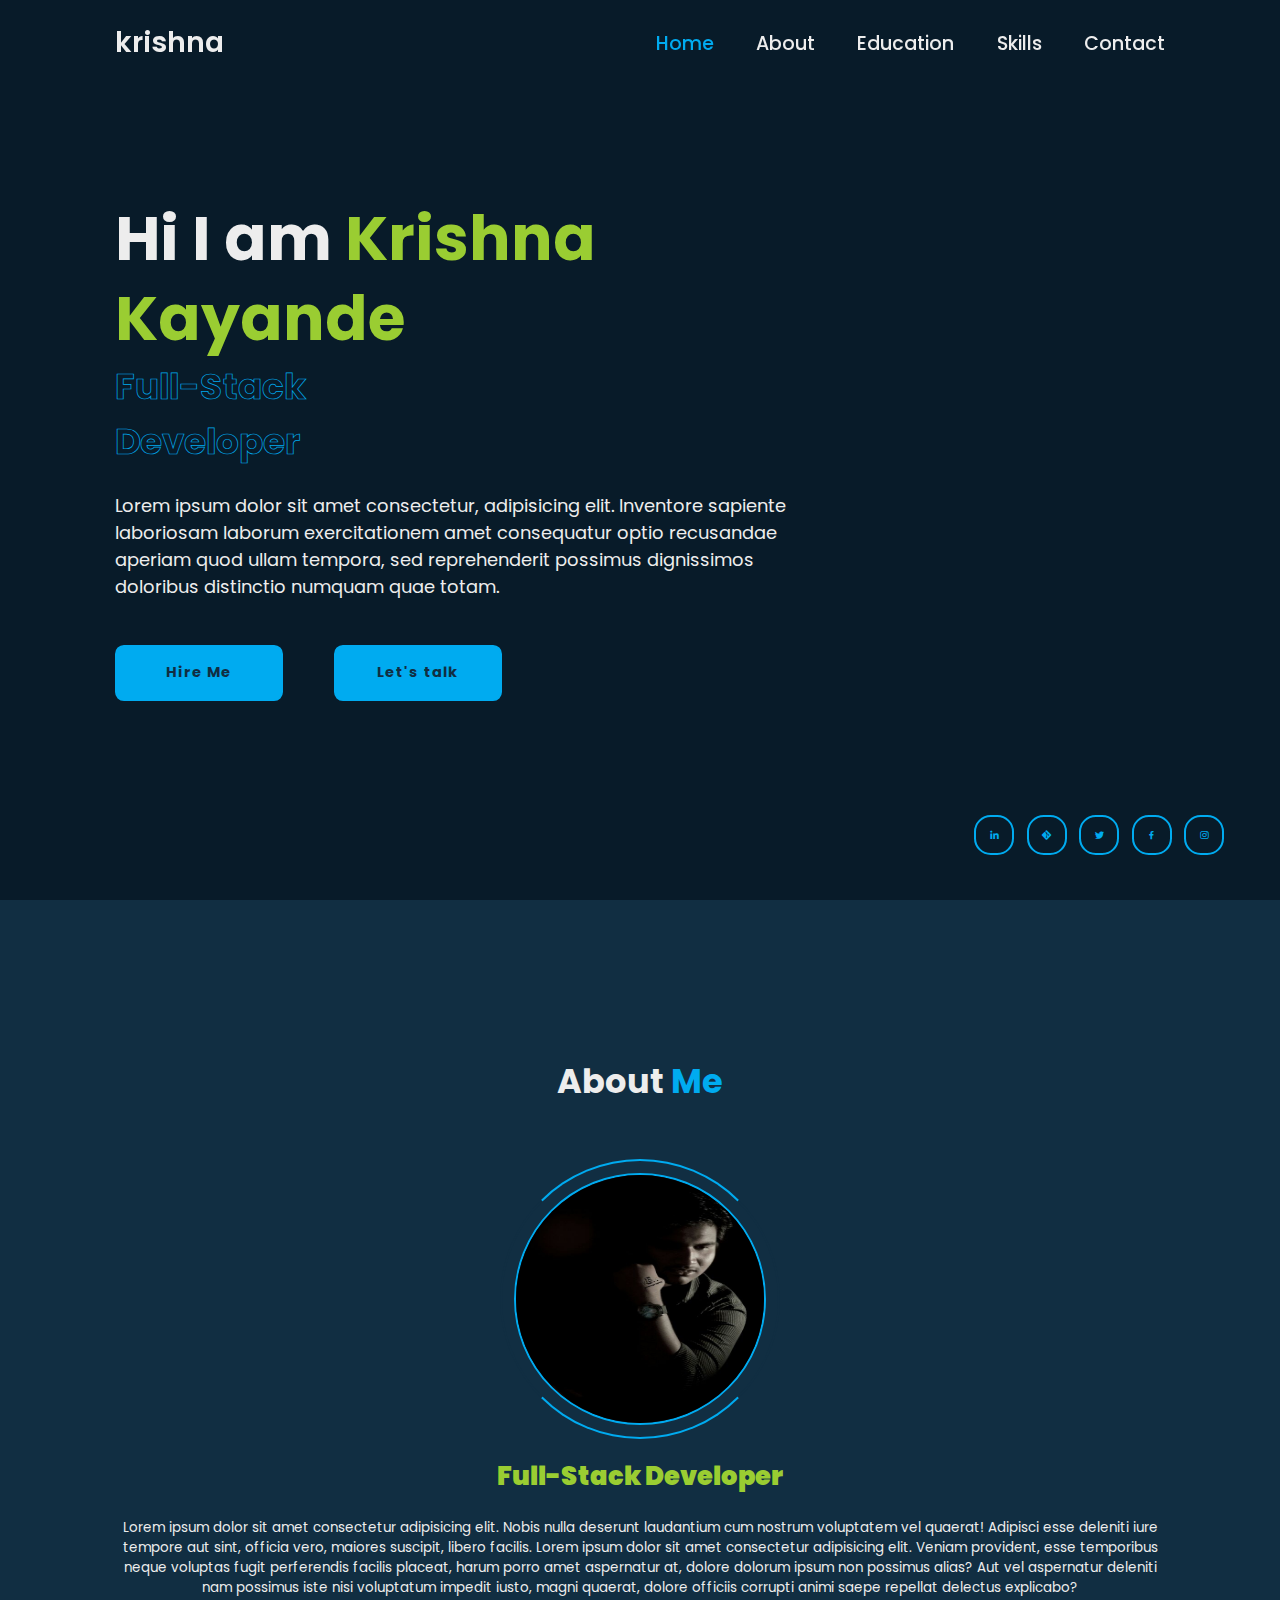
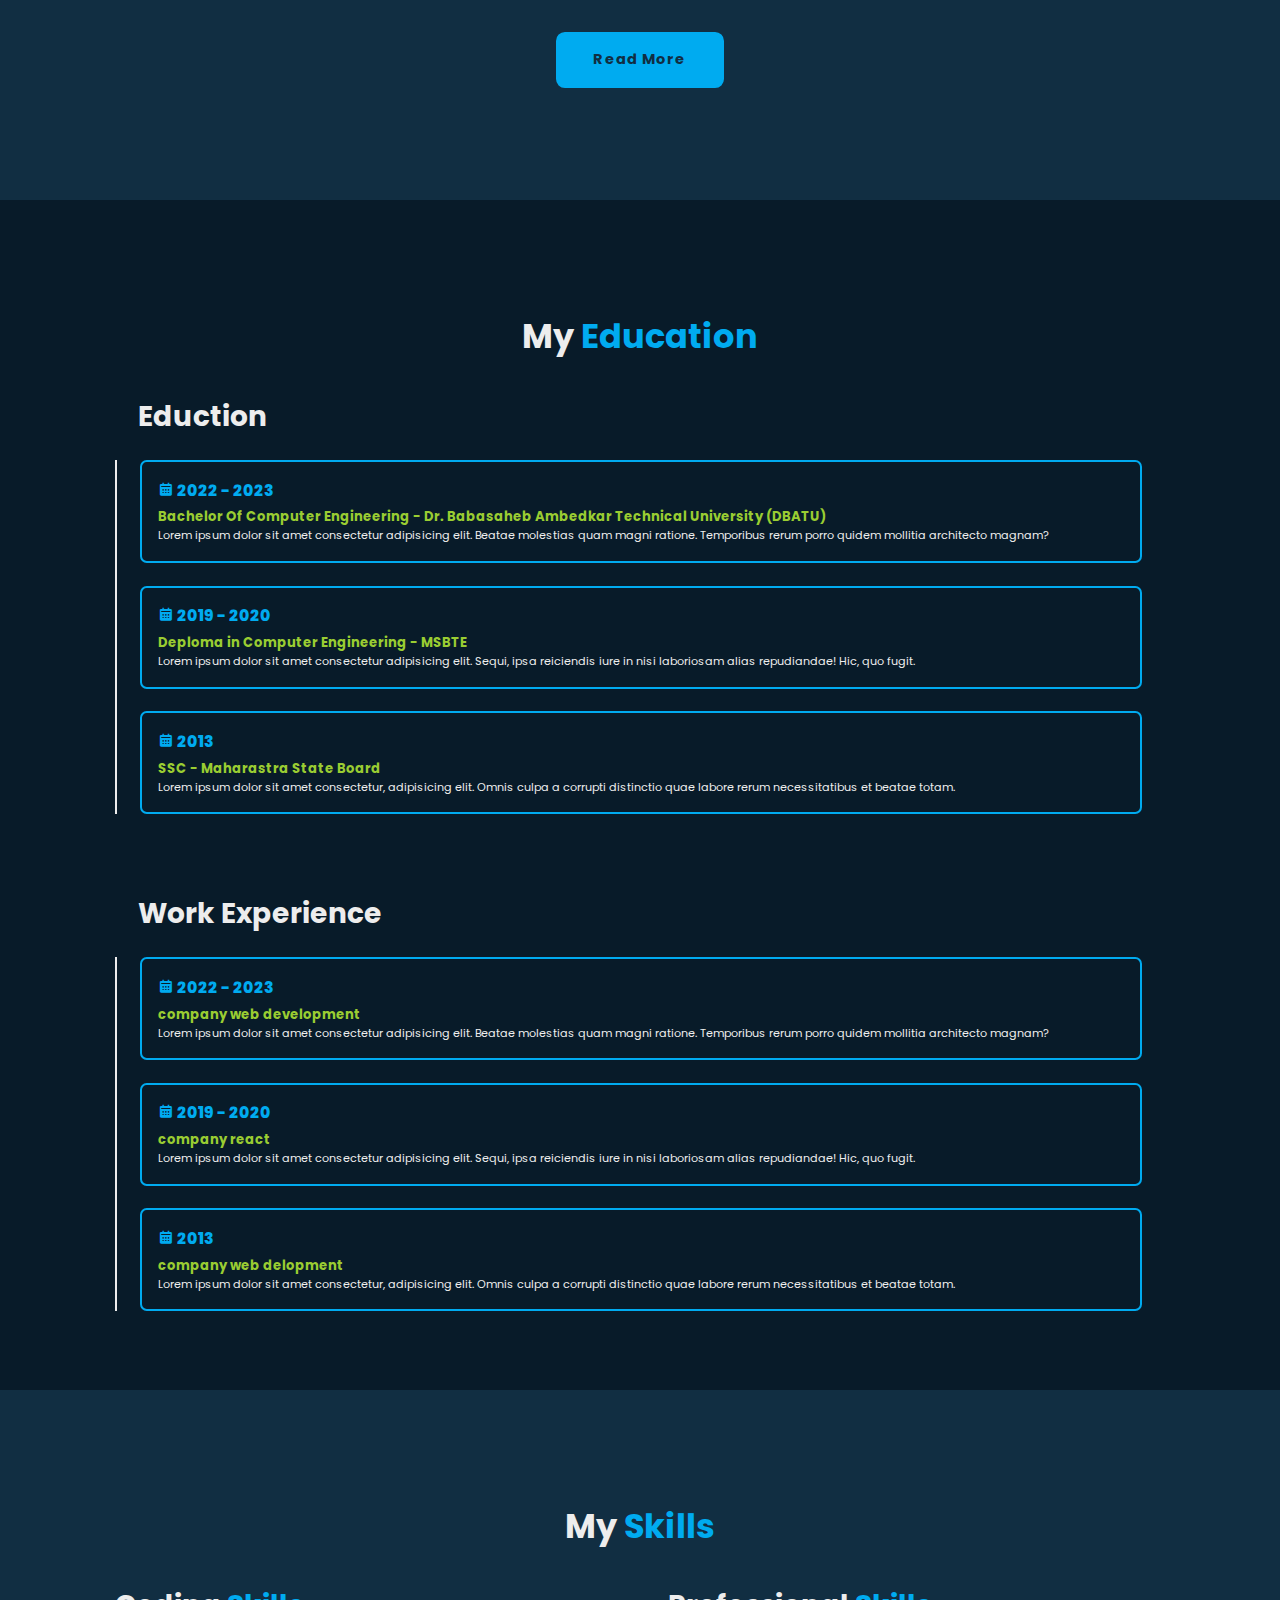
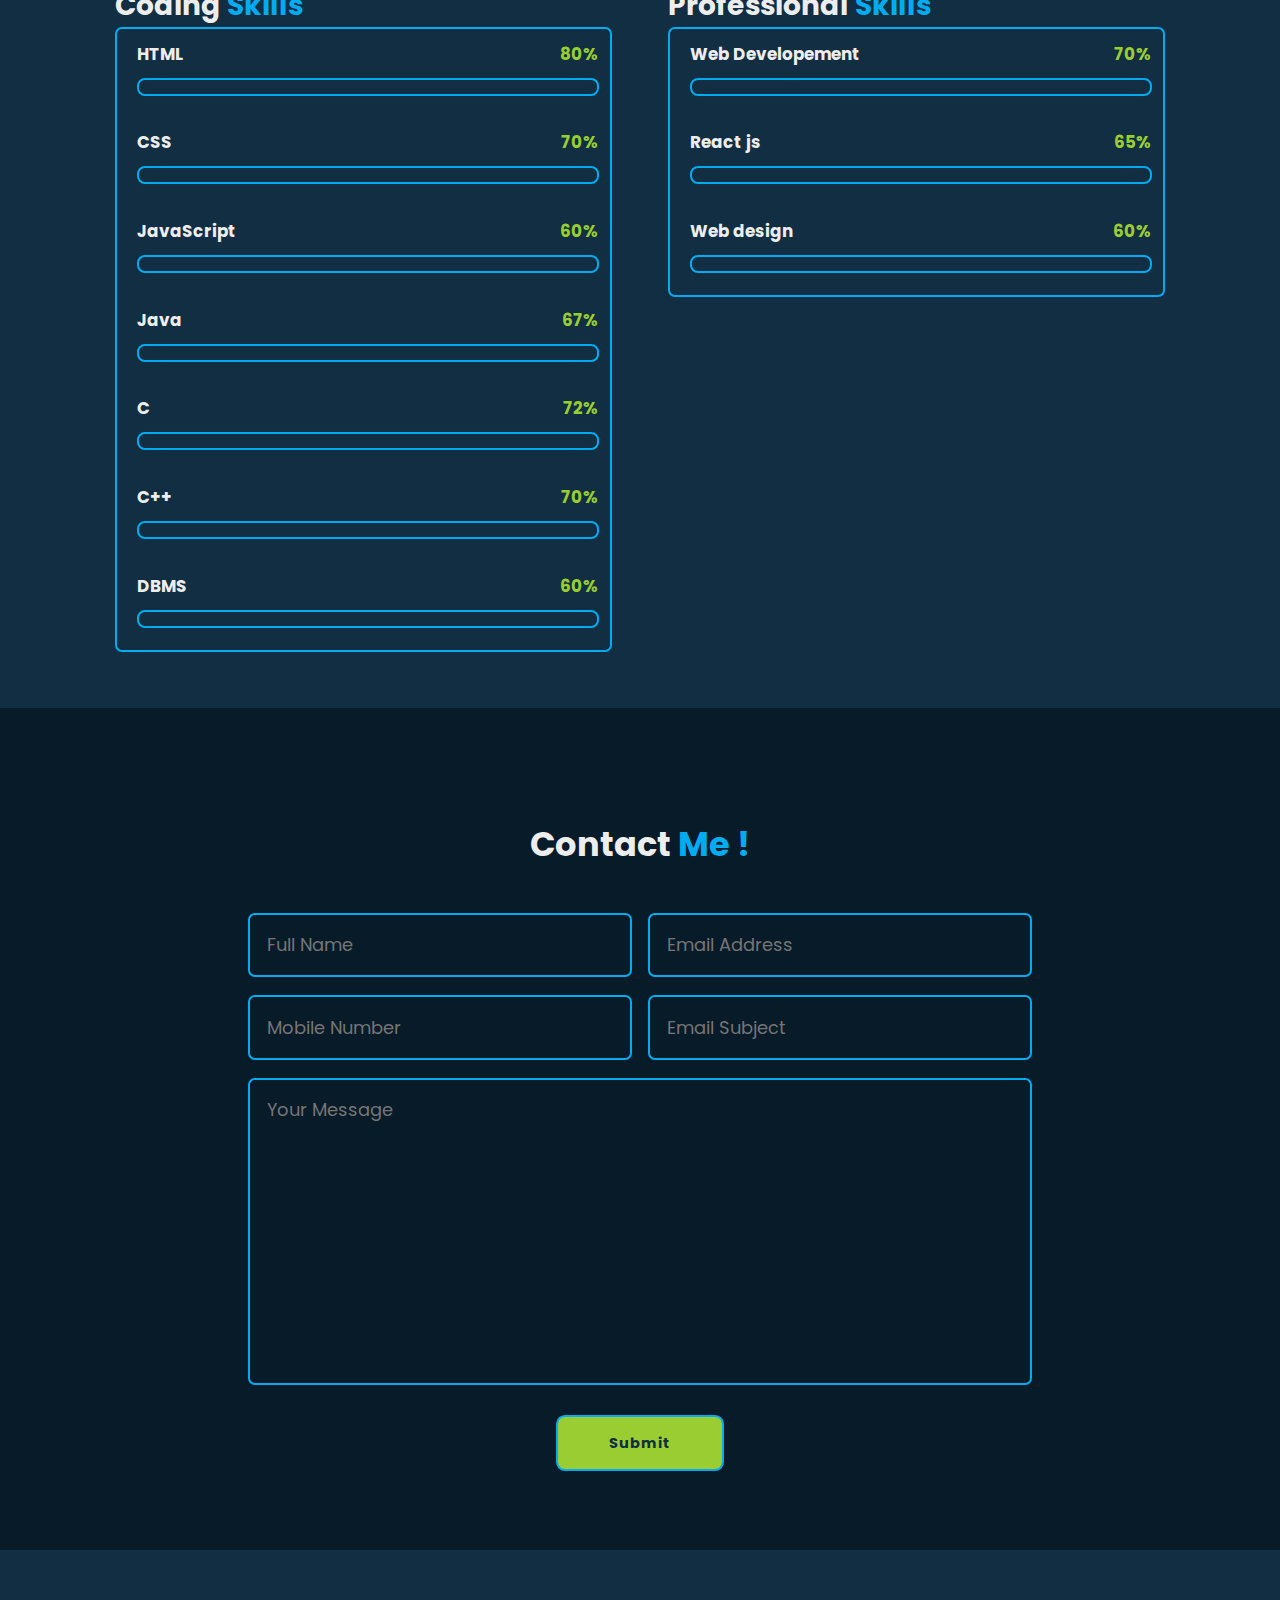
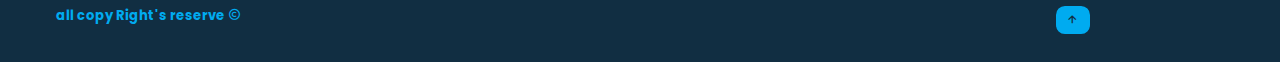
==== index.html @ 0686ca7b "this is my portfolio website and it noe working" ====
<!DOCTYPE html>
<html lang="en">
<head>
    <meta charset="UTF-8">
    <meta name="viewport" content="width=device-width, initial-scale=1.0">
    <title>Krishna portfolio</title>
    <link rel="stylesheet" href="./index2.css">

    <!-- box icon -->
    <link href='https://unpkg.com/boxicons@2.1.4/css/boxicons.min.css' rel='stylesheet'>
</head>
<body>

    <!-- header section -->
 
    <header class="header">
        <a href="#" class="logo">krishna </a>

        <div class="bx bx-menu" id="Menu-icon"></div>

        <nav class="navbar">
            <a href="#Home" class="Active">Home</a>
            <a href="#About">About</a>
            <a href="#Education">Education</a>
            <a href="#Skills">Skills</a>
            <a href="#Contact">Contact</a>
        </nav>

    </header>

    <!-- Home section -->

    <section class="Home" id="Home">
        <div class="home-content">

            <h1>Hi I am <span id="self-name">Krishna Kayande</span></h1>
            <div class="text-Animation">
                <h3>Full-Stack Developer</h3>
            </div>
            <p>Lorem ipsum dolor sit amet consectetur, adipisicing elit. Inventore sapiente laboriosam laborum exercitationem amet consequatur optio recusandae aperiam quod ullam tempora, sed reprehenderit possimus dignissimos doloribus distinctio numquam quae totam.</p>
            
            <div class="btn-box">
                <a href="#" class="btn">Hire Me</a>
                <a href="#" class="btn">Let's talk</a>
            </div>    
        </div>
        <div class="home-sci">
            <a href="#"><i class='bx bxl-linkedin' ></i></a>
            <a href="#"><i class='bx bxl-git'></i></a>
            <a href="#"><i class='bx bxl-twitter' ></i></a>
            <a href="#"><i class='bx bxl-facebook'></i></a>
            <a href="#"><i class='bx bxl-instagram' ></i></a>
        </div>

        
    <!-- About section -->


    </section>
    <section class="About" id="About">
        
        <h2 class="heading"> About <span>Me</span></h2>
        <div class="about-img">
            <img src="./imgs/DSC_0190a.jpg" alt="my image">
            <span class="spin-circle"></span>
        </div>
        <div class="about-content">
            <h3>Full-Stack Developer</h3>
            <p>Lorem ipsum dolor sit amet consectetur adipisicing elit. Nobis nulla deserunt laudantium cum nostrum voluptatem vel quaerat! Adipisci esse deleniti iure tempore aut sint, officia vero, maiores suscipit, libero facilis. Lorem ipsum dolor sit amet consectetur adipisicing elit. Veniam provident, esse temporibus neque voluptas fugit perferendis facilis placeat, harum porro amet aspernatur at, dolore dolorum ipsum non possimus alias? Aut vel aspernatur deleniti nam possimus iste nisi voluptatum impedit iusto, magni quaerat, dolore officiis corrupti animi saepe repellat delectus explicabo?</p>

            <div class="btn-box btns">
                <a href="#" class="btn">Read More</a>
            </div>
        </div>
    </section>

    <!-- Education section -->

    <section class="Education" id="Education">
     
        <h2 class="heading">My <span>Education</span></h2>

        <div class="Education-row">
            <div class="Education-column">
                <h3 class="title">Eduction</h3>
                <div class="Eduction-box">
                    <div class="Eduction-content">
                        <div class="content">    
                            <div class="year"><i class='bx bxs-calendar'></i> 2022 - 2023</div>
                            <h3>Bachelor Of Computer Engineering - Dr. Babasaheb Ambedkar Technical University (DBATU)</h3>
                            <p>Lorem ipsum dolor sit amet consectetur adipisicing elit. Beatae molestias quam magni ratione. Temporibus rerum porro quidem mollitia architecto magnam?</p>
                        </div>
                    </div>
                    <div class="Eduction-content">
                        <div class="content">                           
                            <div class="year"><i class='bx bxs-calendar'></i> 2019 - 2020</div>
                            <h3>Deploma in Computer Engineering - MSBTE</h3>
                            <p>Lorem ipsum dolor sit amet consectetur adipisicing elit. Sequi, ipsa reiciendis iure in nisi laboriosam alias repudiandae! Hic, quo fugit.</p>
                        </div>
                    </div>
                    <div class="Eduction-content">
                        <div class="content">
                            <div class="year"><i class='bx bxs-calendar'></i> 2013</div>
                            <h3>SSC - Maharastra State Board</h3>
                            <p>Lorem ipsum dolor sit amet consectetur, adipisicing elit. Omnis culpa a corrupti distinctio quae labore rerum necessitatibus et beatae totam.</p>
                        </div>
                    </div>
                </div>
            </div>

            <div class="Education-column">
                <h3 class="title">Work Experience</h3>
                <div class="Eduction-box">
                    <div class="Eduction-content">
                        <div class="content">    
                            <div class="year"><i class='bx bxs-calendar'></i> 2022 - 2023</div>
                            <h3>company web development</h3>
                            <p>Lorem ipsum dolor sit amet consectetur adipisicing elit. Beatae molestias quam magni ratione. Temporibus rerum porro quidem mollitia architecto magnam?</p>
                        </div>
                    </div>
                    <div class="Eduction-content">
                        <div class="content">                           
                            <div class="year"><i class='bx bxs-calendar'></i> 2019 - 2020</div>
                            <h3>company react</h3>
                            <p>Lorem ipsum dolor sit amet consectetur adipisicing elit. Sequi, ipsa reiciendis iure in nisi laboriosam alias repudiandae! Hic, quo fugit.</p>
                        </div>
                    </div>
                    <div class="Eduction-content">
                        <div class="content">
                            <div class="year"><i class='bx bxs-calendar'></i> 2013</div>
                            <h3>company web delopment</h3>
                            <p>Lorem ipsum dolor sit amet consectetur, adipisicing elit. Omnis culpa a corrupti distinctio quae labore rerum necessitatibus et beatae totam.</p>
                        </div>
                    </div>
                    
                </div>
            </div>
        </div>
    </section>

    
    <!-- Skills section  -->

    <section class="Skills" id="Skills">
        <h2 class="heading">My <span>Skills</span></h2>

        <div class="skills-rows-">
            <div class="skills-column">
                <h2 class="title">Coding <span>Skills</span></h2>
                <div class="skills-box">
                    <div class="skills-content">
                        <div class="progress">
                            <h3>HTML <span>80%</span></h3>
                            <div class="bar"><span> </span></div>
                        </div>
                        <div class="progress">
                            <h3>CSS <span>70%</span></h3>
                            <div class="bar"><span> </span></div>
                        </div>
                        <div class="progress">
                            <h3>JavaScript <span>60%</span></h3>
                            <div class="bar"><span> </span></div>
                        </div>
                        <div class="progress">
                            <h3>Java <span>67%</span></h3>
                            <div class="bar"><span> </span></div>
                        </div>
                        <div class="progress">
                            <h3>C <span>72%</span></h3>
                            <div class="bar"><span> </span></div>
                        </div>
                        <div class="progress">
                            <h3>C++ <span>70%</span></h3>
                            <div class="bar"><span> </span></div>
                        </div>
                        <div class="progress">
                            <h3>DBMS <span>60%</span></h3>
                            <div class="bar"><span> </span></div>
                        </div>
                    </div>
                </div>

            </div>
            <div class="skills-column">
                <h2 class="title">Professional <span>Skills</span></h2>
                <div class="skills-box">
                    <div class="skills-content">
                        <div class="progress">
                            <h3>Web Developement <span>70%</span></h3>
                            <div class="bar"><span> </span></div>
                        </div>
                        <div class="progress">
                            <h3>React js <span>65%</span></h3>
                            <div class="bar"><span> </span></div>
                        </div>
                        <div class="progress">
                            <h3>Web design <span>60%</span></h3>
                            <div class="bar"><span> </span></div>
                        </div>
                    </div>
                </div>

            </div>
        </div>
    </section>

    <!-- Contact section -->
    <section class="Contact" id="Contact">
        <h2 class="heading">Contact <span>Me !</span></h2>

        <form action="#">
            <div class="input-box">
                <div class="input-feild">
                    <input type="text" placeholder="Full Name" required>
                    <span class="focus"></span>
                </div>
                <div class="input-feild">
                        <input type="email" placeholder="Email Address" required>
                        <span class="focus"></span>
                </div>
                
            </div>
            <div class="input-box">
                <div class="input-feild">
                    <input type="number" placeholder="Mobile Number" required>
                    <span class="focus"></span>
                </div>
                <div class="input-feild">
                        <input type="text" placeholder="Email Subject" required>
                        <span class="focus"></span>
                </div>
            </div>
            <div class="textarea-feild">
                <textarea name="" id="" cols="30" rows="10" placeholder="Your Message"></textarea>
                <span class="focus"></span>
            </div>
            <div class="btn-box btns">
                <button type="submit" class="btn">Submit</button>
            </div>
        </form>

    </section>

    <footer>
        <div class="footer" id="footer">
            <h3>all copy Right's reserve <span><i class='bx bx-copyright'></i></span></h3>
            <div class="btn-box btns">
                <a href="#"><button type="" class="btn" id="footer-btn"><i class='bx bx-up-arrow-alt'></i></button></a>
            </div>
        </div>
    </footer>
</body>
</html>
---- index2.css ----
@import url('https://fonts.googleapis.com/css2?family=Poppins:wght@300&display=swap');

*{
    margin: 0;
    padding: 0;
    box-sizing: border-box;
    text-decoration: none;
    outline: none;
    border: none;
    scroll-behavior: smooth;
    font-family: 'Poppins', sans-serif;
}

:root{
    --bg-color: #081b29;
    --second-bg-color: #112e42;
    --text-color : #ededed;
    --main-color: #00abf0;
    
}

html{
    font-size: 70%;
    overflow-x: hidden;
}

body{
    background-color: var(--bg-color);
    color: var(--text-color);
}

/* header of web */

.header{
    position: fixed;
    top:0;
    right: 0;
    width: 100%;
    padding: 2rem 9%;
    background-color: transparent;
    display:flex;
    justify-content: space-between;
    align-items: center;
    z-index: 100;
}

.logo{
    font-size: 2.5rem;
    color: var(--text-color);
    font-weight: 600;
}

.navbar a{
    font-size: 1.7rem;
    color: var(--text-color);
    font-weight: 500;
    margin-left: 3.5rem;
    transition: 0.5s;
}

.navbar a:hover,
        a.Active{
    color: var(--main-color);

}

#Menu-icon{
    font-size: 3rem;
    color: var(--text-color);
    cursor: pointer;
    display: none;
}

#self-name{
    color: yellowgreen;

}

section{
    min-height: 100vh;
    padding: 10rem 9% 2rem;
}

/* home section */

.Home{
    display: flex;
    align-items: center;
    padding: 0rem 9% ;
}

.home-content{
    max-width: 60rem;
}
.home-content h1 {
    font-size: 5.5rem;
    font-weight: 700;
    line-height: 1.3;
}

.home-content .text-Animation {
    position: relative;
    width: 32.5rem;
}

.home-content .text-Animation h3 {
    font-size: 3.2rem;
    font-weight: 700;
    color: transparent;
    -webkit-text-stroke: .7px var(--main-color);
}

.home-content p {
    font-size: 1.6rem;
    margin: 2rem 0 4rem;
}

/* button of home page for all button apply this css*/

.btn-box {
    position: relative;
    display: flex;
    justify-content: space-between;
    width: 34.5rem;
    height: 5rem;
}

.btn-box .btn {
    position: relative;
    display: inline-flex;
    justify-content: center;
    align-items: center;
    width: 15rem;
    height: 100%;
    background-color: var(--main-color);
    border: .2rem solid var(--main-color);
    border-radius: .8rem;
    font-size: 1.3rem;
    font-weight: 700;
    letter-spacing: .1rem;
    color: var(--second-bg-color);
    z-index: 1;
    overflow: hidden;
}

.btn-box .btn::before{
    content: '';
    position: absolute;
    top: 0;
    right:0;
    height:0;
    width:100%;
    left:0;
    background: var(--bg-color);
    z-index: -1;
    transition: .5s;
}

.btn-box .btn:hover{
    color: var(--main-color);
}

.btn-box .btn:hover::before{
    height: 100%;
}

/* logos with button social media */

.home-sci{
    position: absolute;
    right: 5rem;
    bottom: 4rem;
    width:250px;
    display: flex;
    justify-content:space-between;
}

.home-sci a {
    position: relative;
    border: .2rem solid var(--main-color);
    background: transparent;
    display: inline-flex;
    justify-content: center;
    align-items: center;
    width: 40px;
    height: 40px;
    border-radius: 1.5rem;
    color:var(--main-color);
    z-index: 1;
    overflow: hidden;
    transition: .5s;
    
}

.home-sci a:hover {
    color: var(--bg-color);
}

.home-sci a::before{

    content: '';
    position: absolute;
    top:0;
    left: 0;
    height:0;
    width:100%;
    background: var(--main-color);
    z-index: -1;
    transition: .5s;
}

.home-sci a:hover::before{
    height: 100%;
}


/* about section */

.About{
    display: flex;
    justify-content: center;
    align-items: center;
    gap: 1.6rem;
    flex-direction:column;
    background-color: var(--second-bg-color);
    padding-bottom: 6rem;
}

/* universal style for heading */
.heading{
    font-size: 3rem;
    margin-bottom: 3rem;
    text-align: center;
}
/* universal style for span */
span{
    color: var(--main-color);
}

.about-img .spin-circle{
    position: absolute;
    top: 50%;
    left: 50%;
    transform: translate(-50%,-50%) rotate(0);
    width: 100%;
    height: 100%;
    border-radius: 50%;
    border-top: .2rem solid var(--main-color);
    border-bottom: .2rem solid var(--main-color);
    border-left: .2rem solid var(--second-bg-color);
    border-right: .2rem solid var(--second-bg-color);
}
.about-img{
    position: relative;
    height: 25rem;
    width: 25rem;
    border-radius: 50%;
    display: flex;
    justify-content: center;
    align-items: center;
}

.about-img img{
    width: 90%;
    height: 90%;
    border-radius: 50%;
    border: .2rem solid var(--main-color);
}
.about-content{
    text-align: center;
}
.about-content h3{
    font-size: 2.3rem;
    font-weight: 1000;
    color: yellowgreen;
}

.about-content p {
    font-size: 1.2rem;
    margin: 2rem 0 3rem;
}

.btn-box.btns{
    display: inline-block;
    width: 15rem;
}

.btn-box.btns a::before{
        background: var(--second-bg-color);
}

/* eduction section */

.Education {
    display: flex;
    justify-content: center;
    align-items: center;
    flex-direction: column;
    min-height: auto;
    padding-bottom: 5rem;
}
.Education .Education-row{
    display: flex;
    flex-wrap: wrap;
    gap: 5rem;
    
}
.Education-row .Education-column{
    flex: 50rem;
}
.Education-column .title{
    font-size: 2.5rem;
    margin: 0 0 1.5rem 2rem;
}

.Education-column .Eduction-box{
    border-left: .2rem solid var(--text-color);
}

.Eduction-content{
   margin: 2rem; 
}

.Eduction-content .content{
    padding: 1.5rem;
    border: .2rem solid var(--main-color);
    border-radius: .6rem;
    margin-bottom: 2rem;
}

.Eduction-content .content .year{
    font-size: 1.4rem;
    font-weight: 800;
    padding-bottom: .5rem;
    color: var(--main-color);
}

.Eduction-content .content h3{
    color: yellowgreen;
}

.Eduction-content .content{
    position: relative;
    padding: 1.5rem;
    border: .2rem solid var(--main-color);
    border-radius: .6rem;
    margin-bottom: 2rem;
    overflow: hidden;
}

.Eduction-content .content::before{
    content: '';
    position: absolute;
    top: 0;
    left: 0;
    width: 0;
    height: 100%;
    background: var(--second-bg-color);
    z-index: -1;
    transition: .6s;
}
.Eduction-content .content:hover::before{
    width: 100%; 
    
}


/* Skills section */

.Skills{
    min-height: auto;
    padding-bottom: 5rem;
    background: var(--second-bg-color);
}

.Skills .skills-rows-{
    display: flex;
    flex-wrap: wrap;
    gap: 5rem;
}

.skills-rows- .skills-column{
    flex: 1 1 40rem;
}
.skills-column .title{
    font-size: 2.5rem;
}
.skills-box .skills-content{
    position: relative;
    border-radius: .6rem;
    padding-left: .8rem  ;
    border: .2rem solid var(--main-color);
    overflow: hidden;
    z-index: 1;
}
.skills-box .skills-content h3 span{
    color: yellowgreen;
}

.skills-box .skills-content ::before{
    content: '';
    position: absolute;
    top: 0;
    left: 0;
    width: 0;
    height: 100%;
    background: var(--bg-color);
    z-index: -1;
    transition: .6s;
}

.skills-box .skills-content :hover::before{
    width: 100%;
}

.skills-content .progress{
    padding: 1rem ;
}

.skills-content .progress h3{
    font-size: 1.5rem;
    display: flex;
    
    justify-content: space-between;
}

.skills-content .progress .bar{
    height: 1.6rem;
    border-radius: .7rem;
    border: .2rem solid var(--main-color);
    margin: 1rem 0;    
    padding: .3rem;
    
}

.skills-content .progress .bar span::before{
    position: relative;
    display: block;
    height: 100%;
    border-radius: .3rem;
    background-color: var(--main-color);
}

/* ::before{
    position: absolute;
    content: '';
    top: 0;
    left: 0;
    width: 0;
    height: 100%;
    background: red;
    transition: .5s;
} */

/* .skills-content .progress.bar span::before { 
    position: absolute;
    content:'';
    height: 100%;
    color: red;
    transition: .6s;
  } */

.skills-column:nth-child(1) .skills-content .progress:nth-child(1) .bar span :hover::before{
    width: 80%;
}
.skills-column:nth-child(1) .skills-content .progress:nth-child(2) .bar span{
    width: 70%;
}
.skills-column:nth-child(1) .skills-content .progress:nth-child(3) .bar span{
    width: 60%;
}
.skills-column:nth-child(1) .skills-content .progress:nth-child(4) .bar span{
    width: 67%;
}
.skills-column:nth-child(1) .skills-content .progress:nth-child(5) .bar span{
    width: 72%;
}
.skills-column:nth-child(1) .skills-content .progress:nth-child(6) .bar span{
    width: 70%;
}
.skills-column:nth-child(1) .skills-content .progress:nth-child(7) .bar span{
    width: 60%;
}
.skills-column:nth-child(2) .skills-content .progress:nth-child(1) .bar span{
    width: 70%;
}

.skills-column:nth-child(2) .skills-content .progress:nth-child(2) .bar span{
    width: 65%;
}

.skills-column:nth-child(2) .skills-content .progress:nth-child(3) .bar span{
    width: 60%;
}


/* contact section */

.Contact{
    min-height: auto;
    padding-bottom: 7rem;
}

.Contact form{
    max-width: 70rem;
    margin: 0 auto;
    text-align: center;
}

.Contact form .input-box {
    position: relative;
    display: flex;
    justify-content: space-between;
    flex-wrap: wrap;

}

.Contact form .input-box .input-feild{
    position: relative;
    width:49%;
    margin: .8rem 0;
}

.Contact form .textarea-feild{
    position: relative;
    margin: .8rem 0 2.7rem;
    display: flex;
}
.Contact form .textarea-feild textarea{
    resize: none;
}


.Contact form .input-box .input-feild input,
.Contact form .textarea-feild textarea{
    width: 100%;
    height: 100%;
    padding: 1.5rem;
    font-size: 1.6rem;
    color: var(--text-color);
    background-color: transparent;
    border-radius: .6rem;
    border: .2rem solid var(--main-color);
}

.Contact .btn-box.btns .btn{
    cursor: pointer;
    background-color: yellowgreen;
}

/* footer section*/
.footer{
    display:flex;
    justify-content: space-between;
    color: var(--main-color);
    height: 7rem;
    background-color: var(--second-bg-color);
    padding: 5rem;
    right: 0rem;
    
}
#footer-btn{
    height: 2.5rem;
    width: 3rem;
}
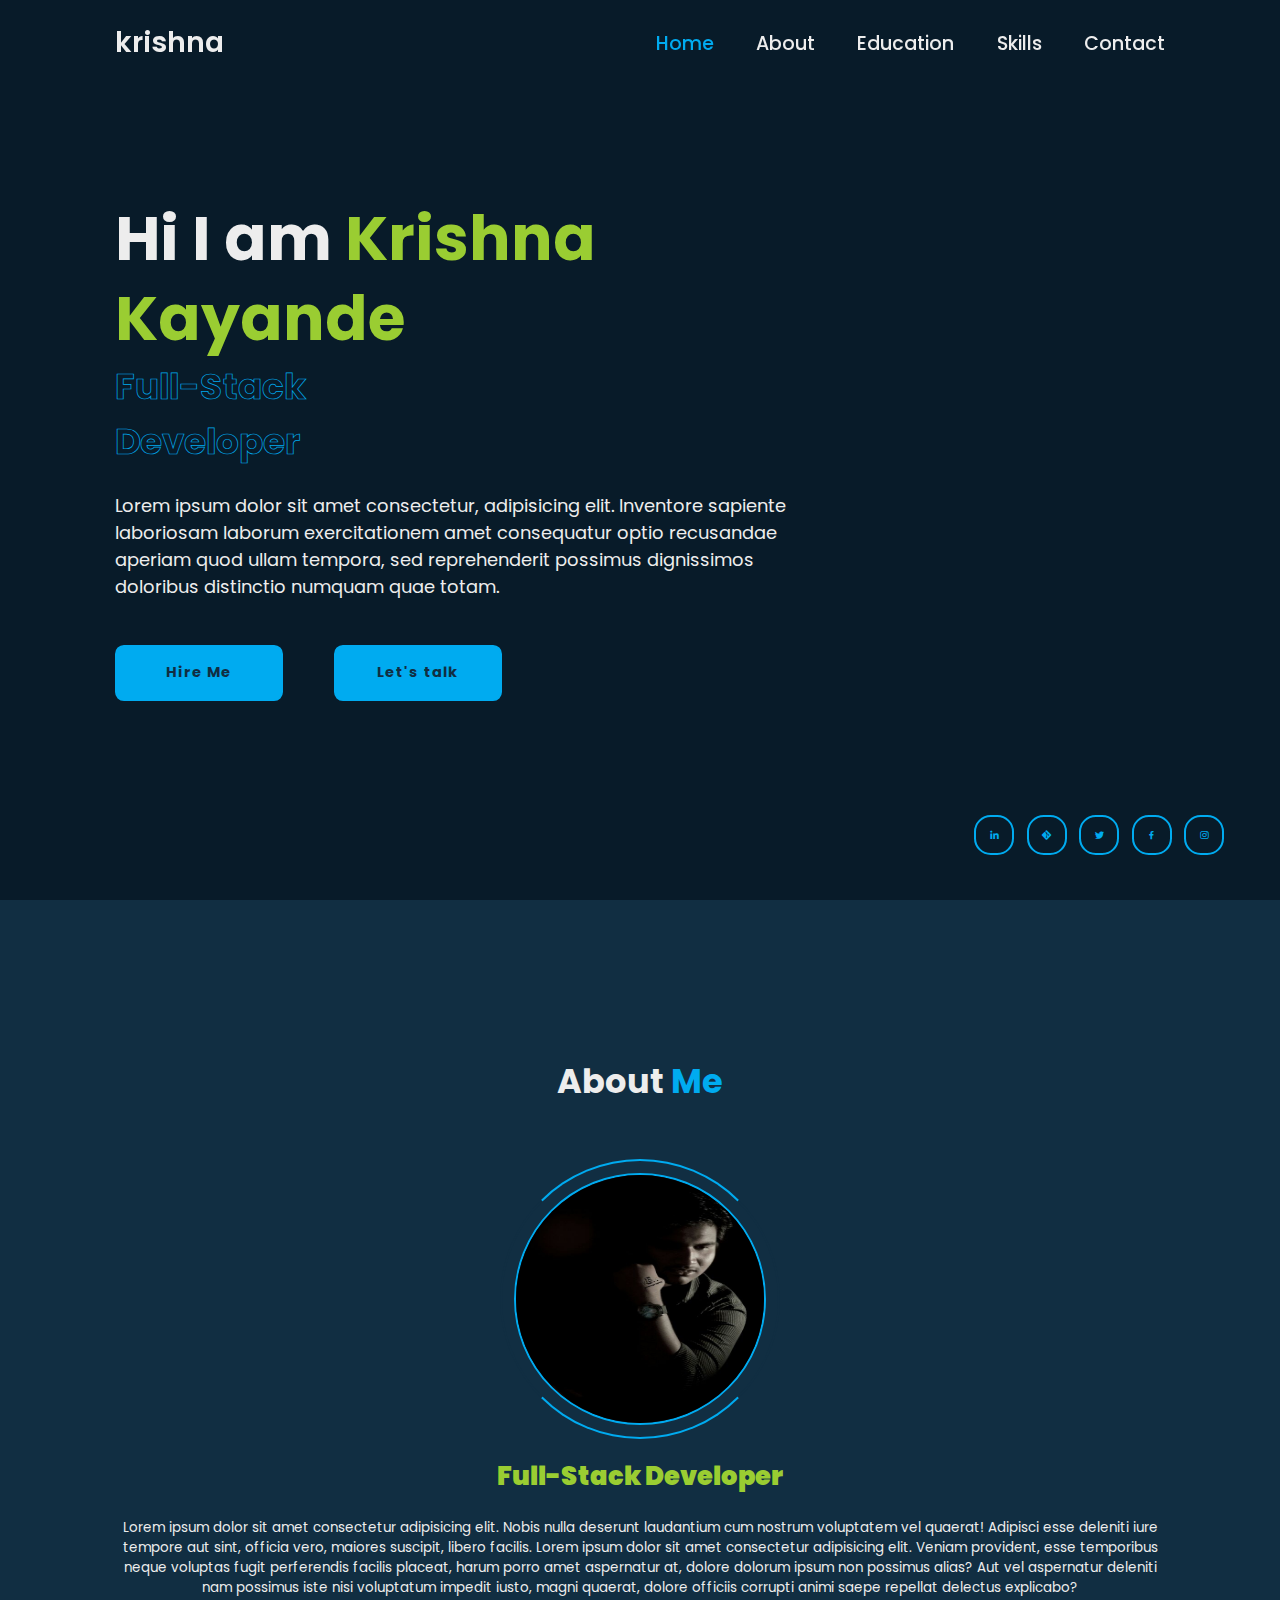
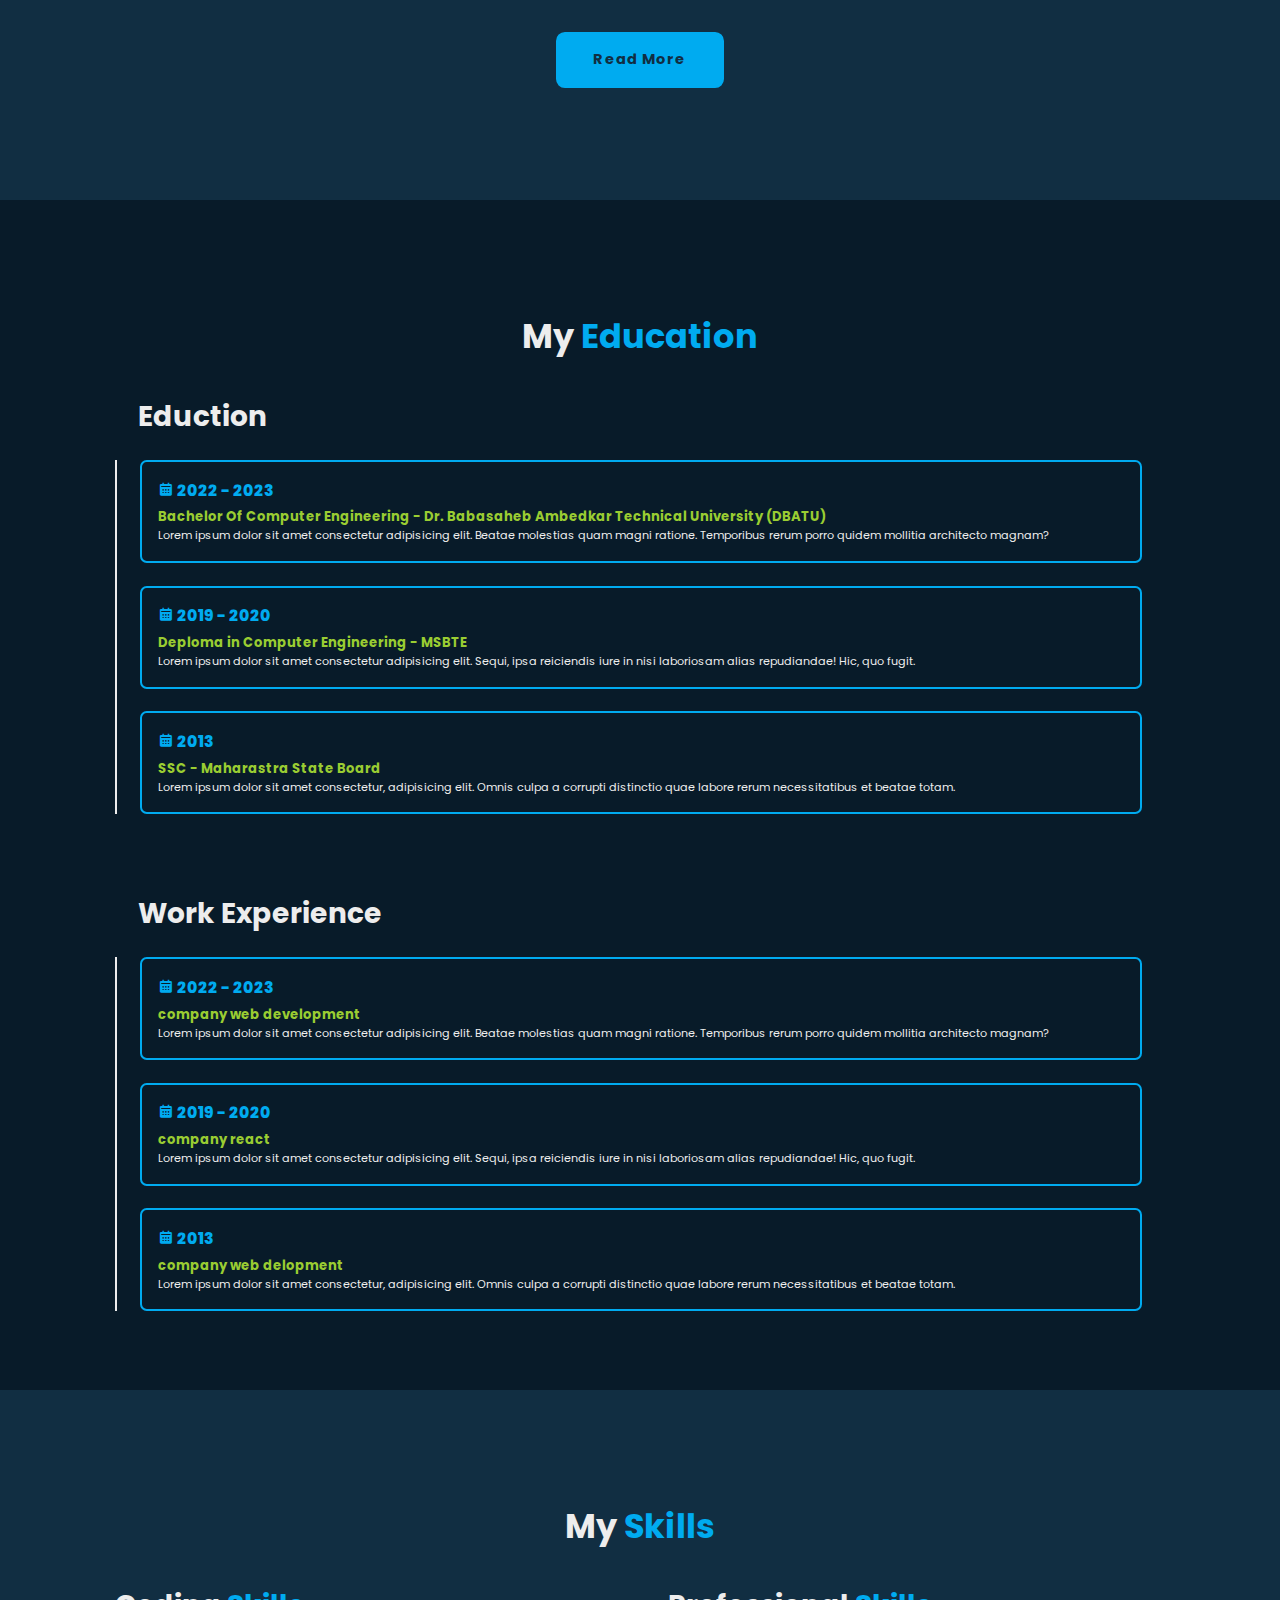
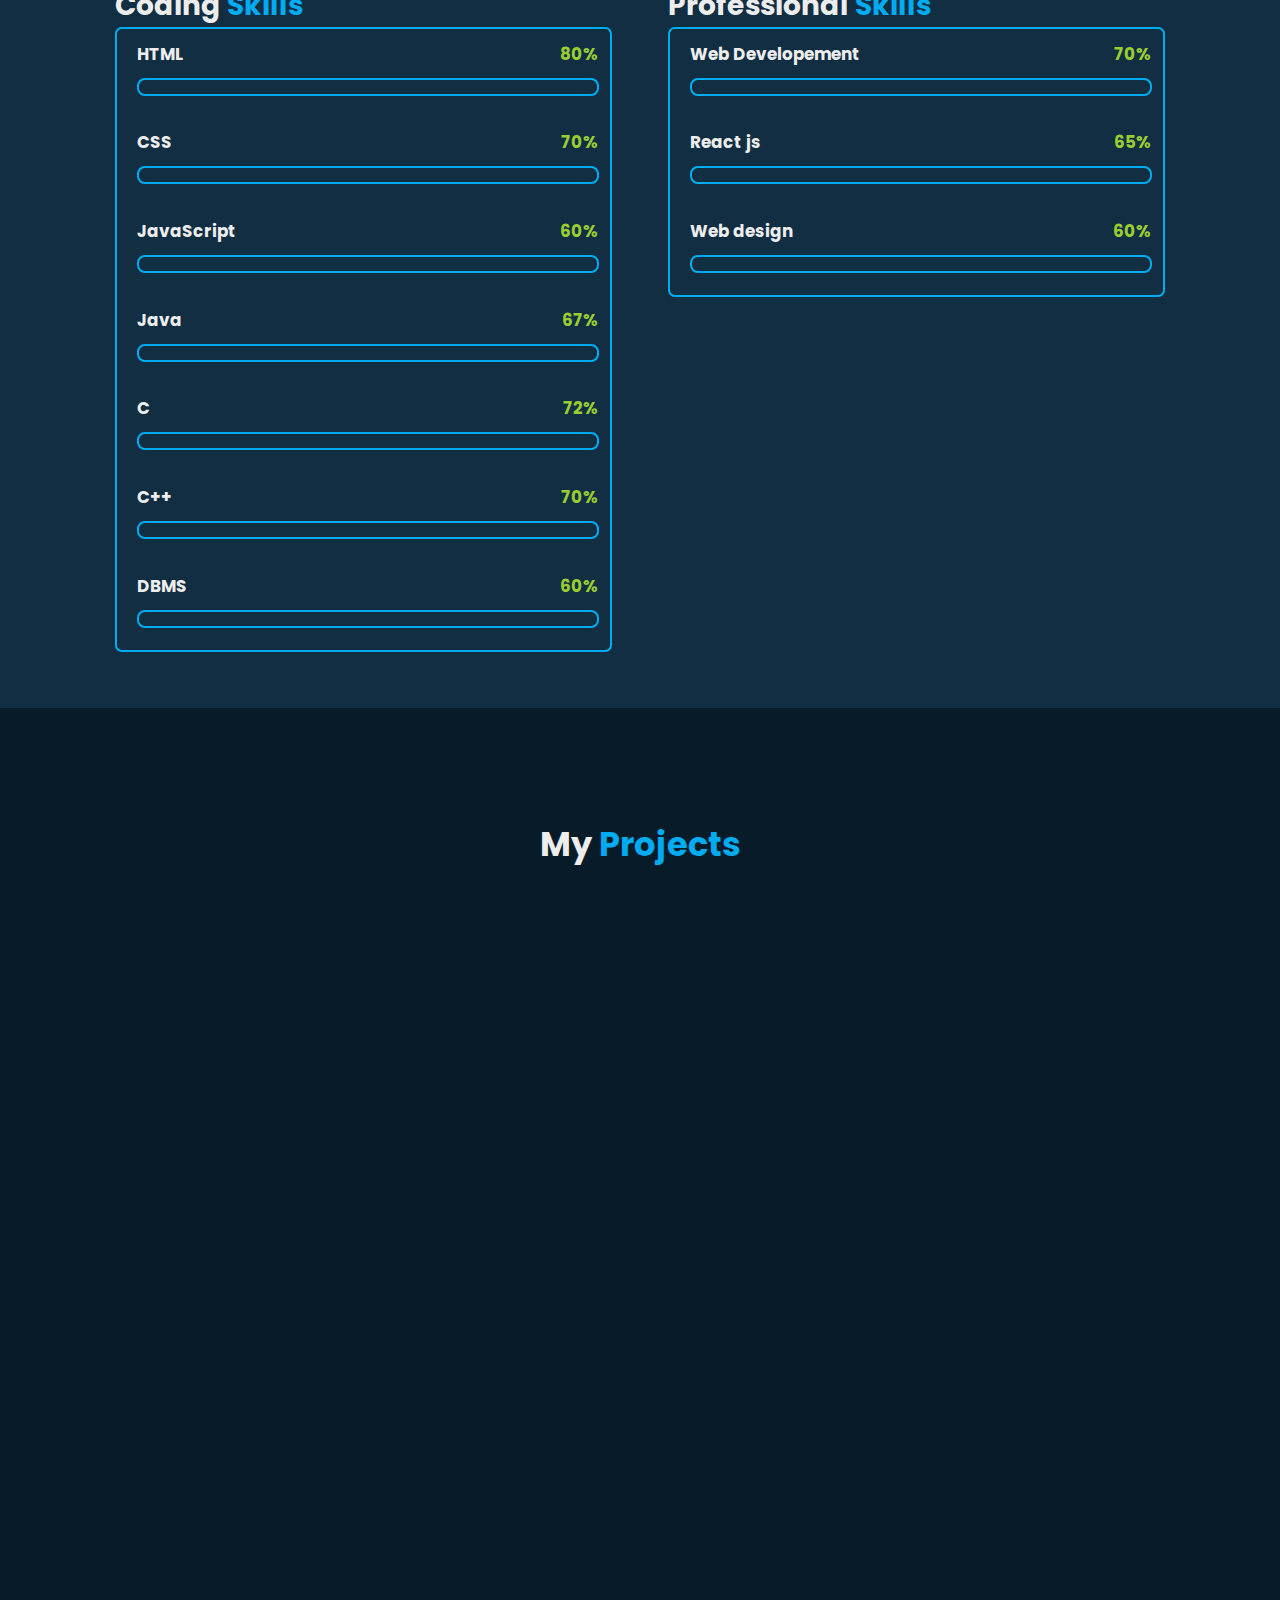
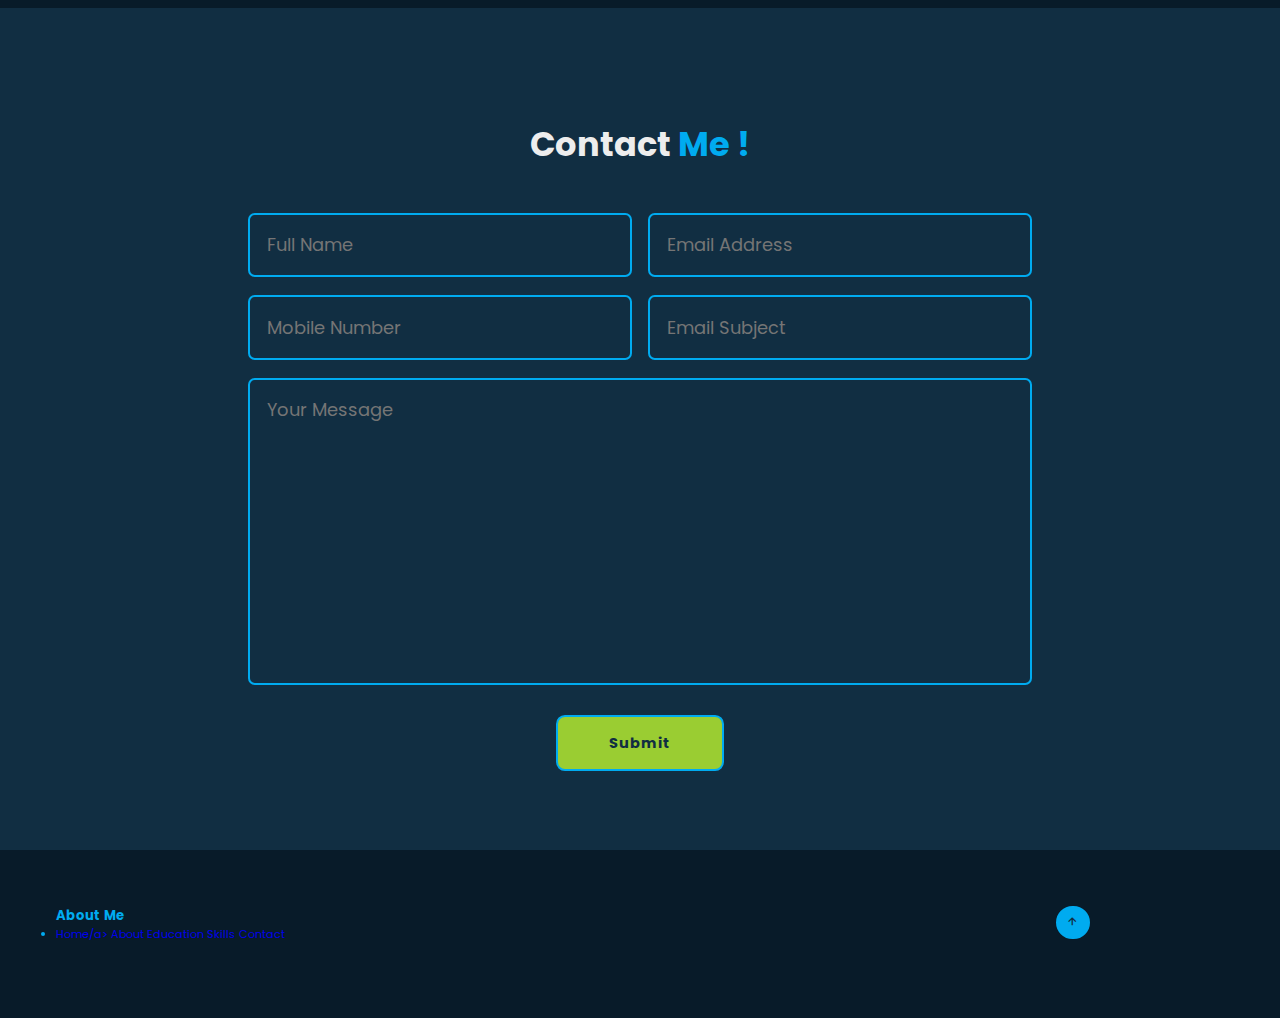
==== commit 2b7275ed: "this is my portfolio website and it now working" ====
--- a/index.html
+++ b/index.html
@@ -204,6 +204,11 @@
         </div>
     </section>
 
+    <section class="My-Projects" id="My-Projects">
+        <h2 class="heading">My <span>Projects</span></h2>
+
+    </section>
+
     <!-- Contact section -->
     <section class="Contact" id="Contact">
         <h2 class="heading">Contact <span>Me !</span></h2>
@@ -243,8 +248,17 @@
 
     <footer>
         <div class="footer" id="footer">
-            <h3>all copy Right's reserve <span><i class='bx bx-copyright'></i></span></h3>
-            <div class="btn-box btns">
+           
+            <ul class="ul-list"> <h3>About <span>Me</span></h3>
+                <li id="li-footer">
+                    <a href="#Home">Home/a>
+                    <a href="#About">About</a>
+                    <a href="#Education">Education</a>
+                    <a href="#Skills">Skills</a>
+                    <a href="#Contact">Contact</a>
+                </li>
+            </ul>
+                <div class="btn-box btns">
                 <a href="#"><button type="" class="btn" id="footer-btn"><i class='bx bx-up-arrow-alt'></i></button></a>
             </div>
         </div>
--- a/index2.css
+++ b/index2.css
@@ -499,6 +499,7 @@
 .Contact{
     min-height: auto;
     padding-bottom: 7rem;
+    background-color: var(--second-bg-color);
 }
 
 .Contact form{
@@ -553,13 +554,18 @@
     display:flex;
     justify-content: space-between;
     color: var(--main-color);
-    height: 7rem;
-    background-color: var(--second-bg-color);
+    background-color: var(--bg-color);
     padding: 5rem;
     right: 0rem;
     
 }
 #footer-btn{
-    height: 2.5rem;
+    height: 3rem;
     width: 3rem;
+    border-radius: 50%;
+}
+
+.li-footer{
+    flex-direction: column;
+    justify-content: space-between;
 }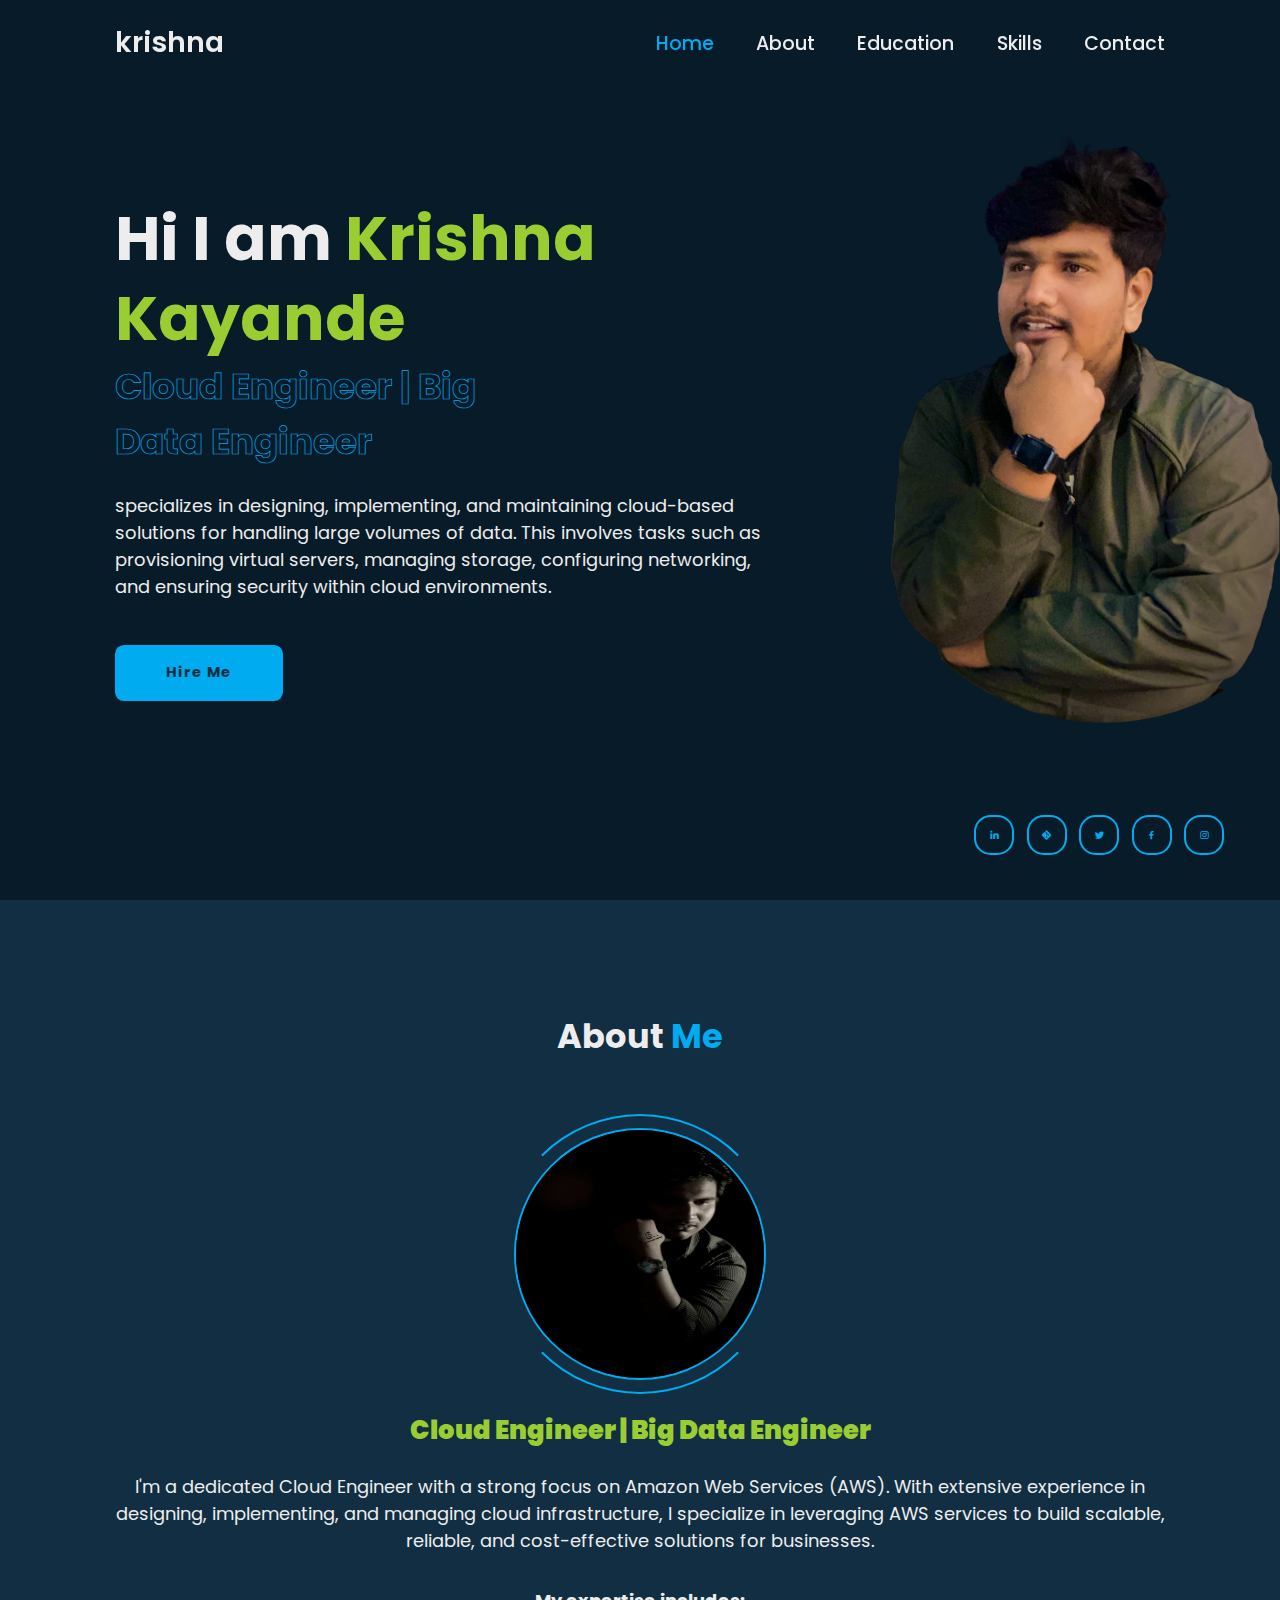
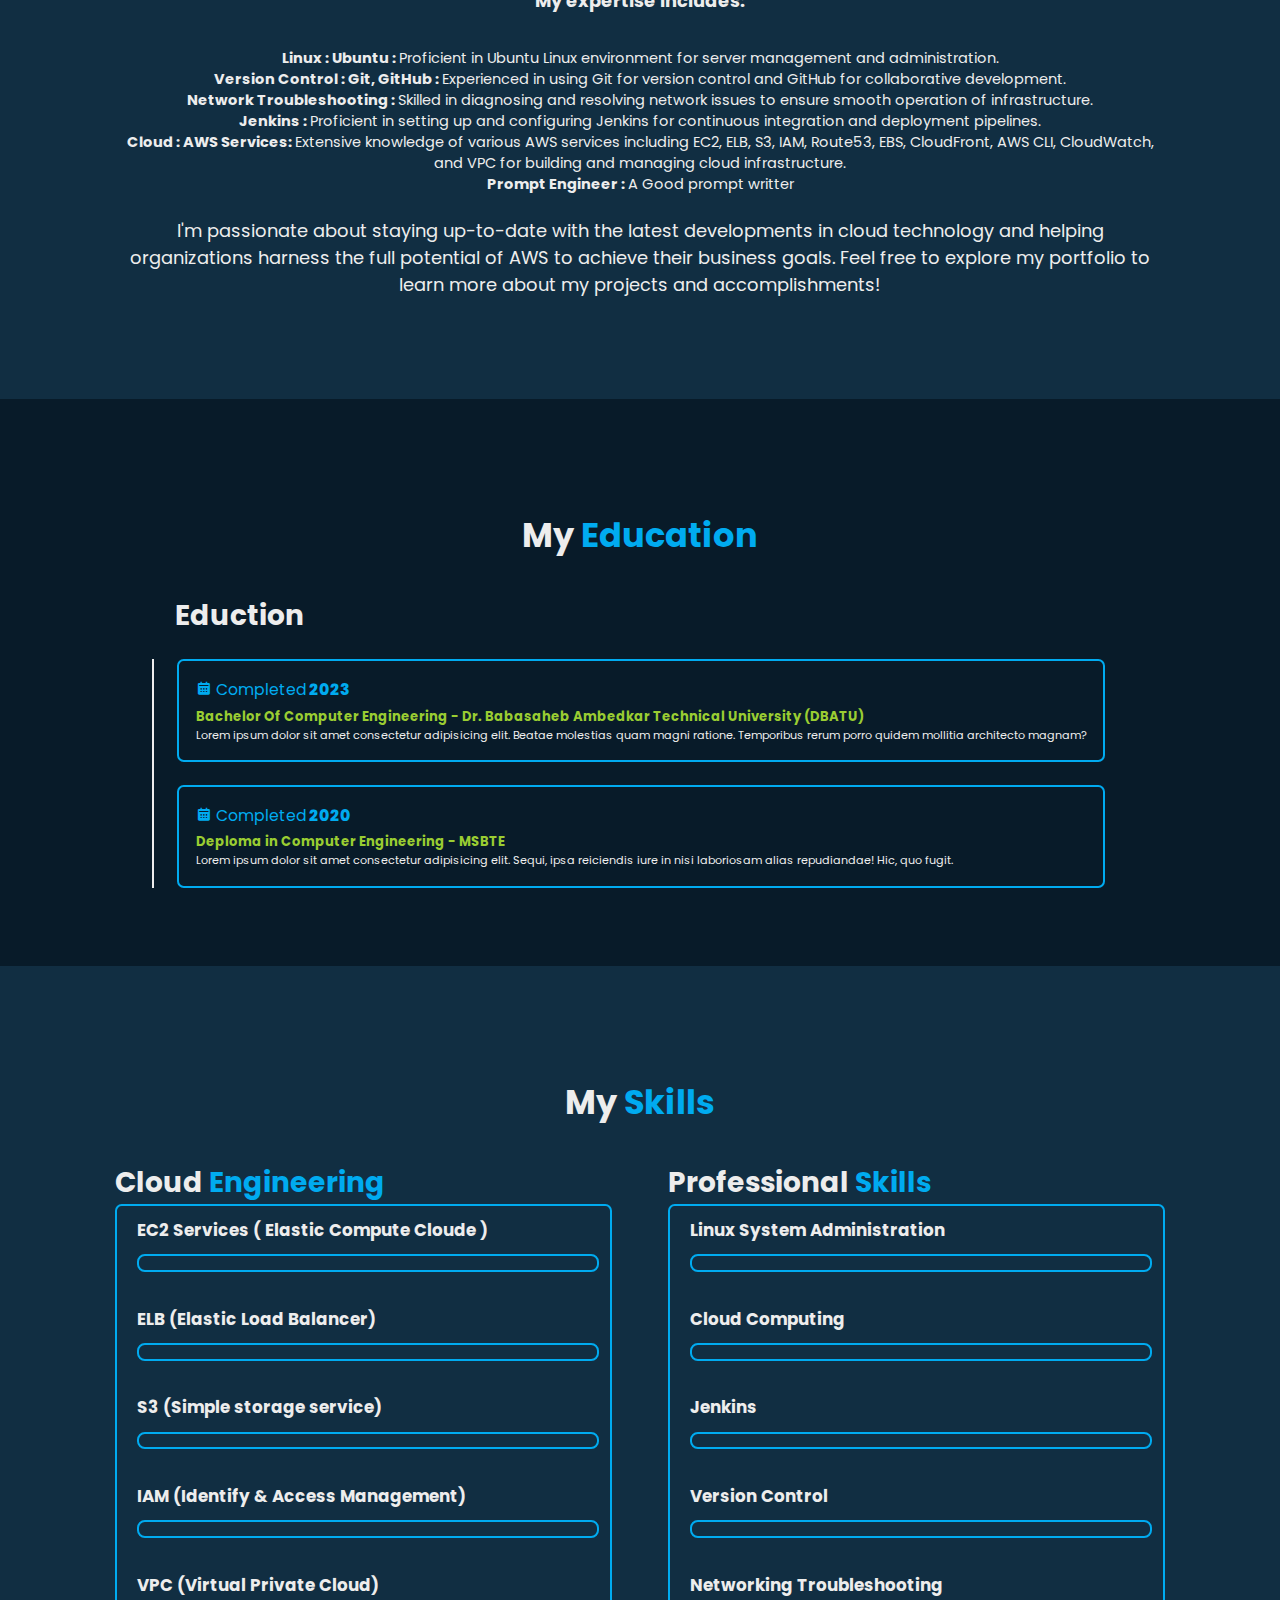
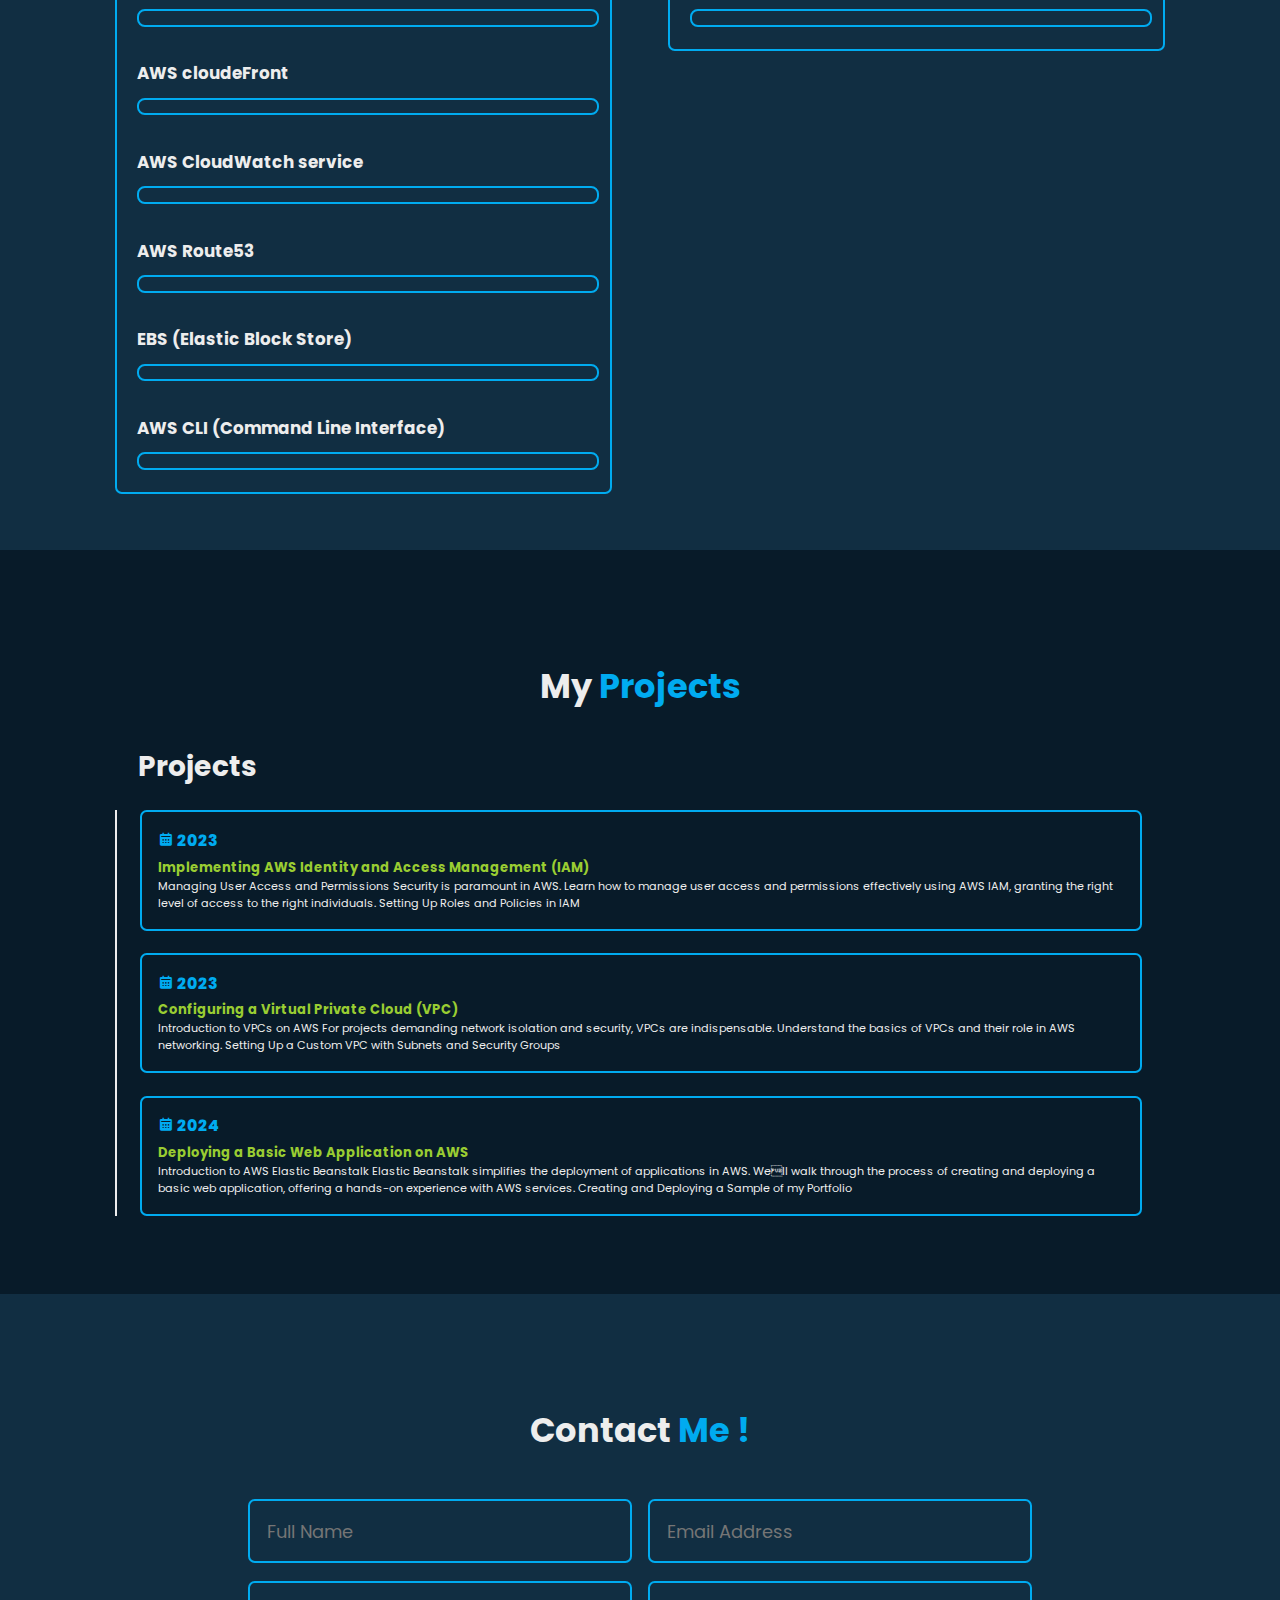
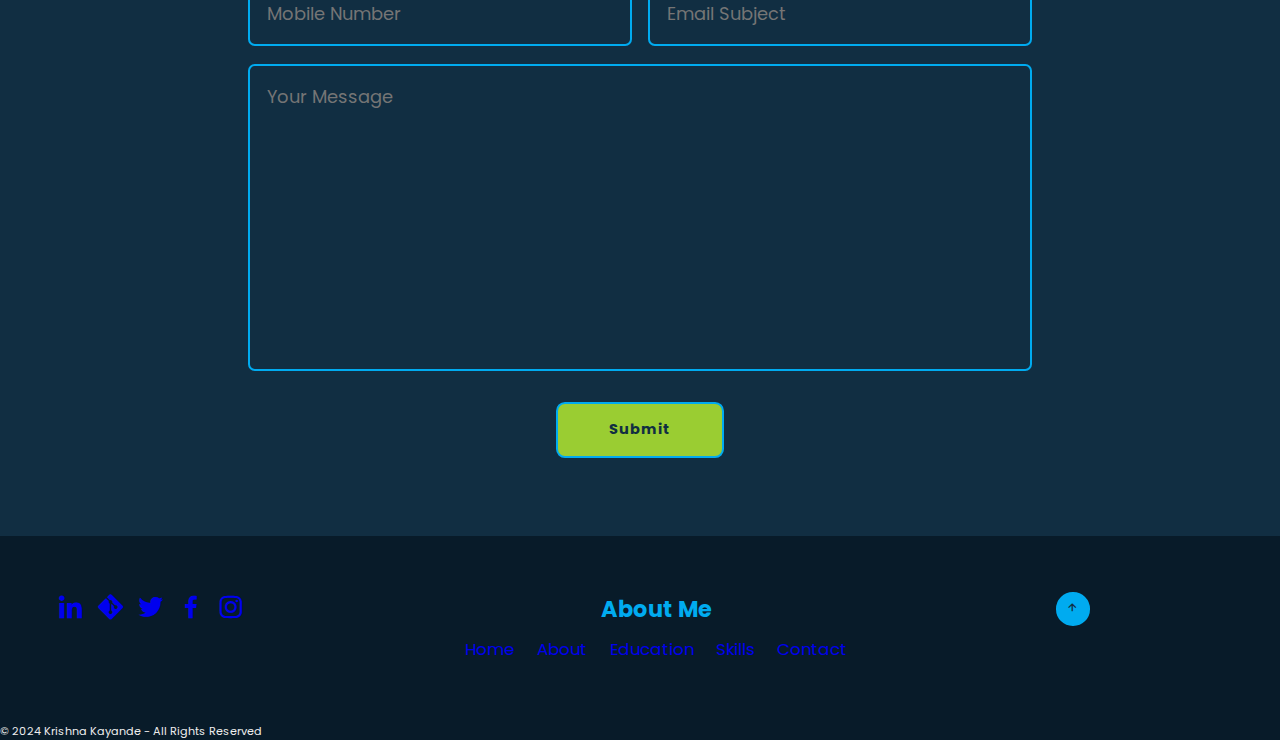
==== commit 3d959b26: "add new version" ====
--- a/index.html
+++ b/index.html
@@ -35,24 +35,24 @@
 
             <h1>Hi I am <span id="self-name">Krishna Kayande</span></h1>
             <div class="text-Animation">
-                <h3>Full-Stack Developer</h3>
-            </div>
-            <p>Lorem ipsum dolor sit amet consectetur, adipisicing elit. Inventore sapiente laboriosam laborum exercitationem amet consequatur optio recusandae aperiam quod ullam tempora, sed reprehenderit possimus dignissimos doloribus distinctio numquam quae totam.</p>
+                <h3>Cloud Engineer | Big Data Engineer</h3>
+            </div>
+            <p>specializes in designing, implementing, and maintaining cloud-based solutions for handling large volumes of data. This involves tasks such as provisioning virtual servers, managing storage, configuring networking, and ensuring security within cloud environments.</p>
             
             <div class="btn-box">
-                <a href="#" class="btn">Hire Me</a>
-                <a href="#" class="btn">Let's talk</a>
-            </div>    
+                <a href="#Contact" class="btn">Hire Me</a>
+                <!-- <a href="#" class="btn">Let's talk</a> -->
+            </div>   
         </div>
         <div class="home-sci">
-            <a href="#"><i class='bx bxl-linkedin' ></i></a>
-            <a href="#"><i class='bx bxl-git'></i></a>
-            <a href="#"><i class='bx bxl-twitter' ></i></a>
-            <a href="#"><i class='bx bxl-facebook'></i></a>
-            <a href="#"><i class='bx bxl-instagram' ></i></a>
-        </div>
-
-        
+            <a href="https://www.linkedin.com/in/krishna-kayande-804a80155" target="_blank"><i class='bx bxl-linkedin'></i></a>
+            <a href="https://github.com/krushnakayande" target="_blank"><i class='bx bxl-git'></i></a>
+            <a href="https://twitter.com/Krushnakayande" target="_blank"><i class='bx bxl-twitter' ></i></a>
+            <a href="https://www.facebook.com/krushna.kayande/" target="_blank"><i class='bx bxl-facebook'></i></a>
+            <a href="https://www.instagram.com/krishna_kayande_/" target="_blank"><i class='bx bxl-instagram' ></i></a>
+        </div>
+
+        <div class="image-hover"></div>
     <!-- About section -->
 
 
@@ -65,12 +65,21 @@
             <span class="spin-circle"></span>
         </div>
         <div class="about-content">
-            <h3>Full-Stack Developer</h3>
-            <p>Lorem ipsum dolor sit amet consectetur adipisicing elit. Nobis nulla deserunt laudantium cum nostrum voluptatem vel quaerat! Adipisci esse deleniti iure tempore aut sint, officia vero, maiores suscipit, libero facilis. Lorem ipsum dolor sit amet consectetur adipisicing elit. Veniam provident, esse temporibus neque voluptas fugit perferendis facilis placeat, harum porro amet aspernatur at, dolore dolorum ipsum non possimus alias? Aut vel aspernatur deleniti nam possimus iste nisi voluptatum impedit iusto, magni quaerat, dolore officiis corrupti animi saepe repellat delectus explicabo?</p>
-
-            <div class="btn-box btns">
+            <h3>Cloud Engineer | Big Data Engineer</h3>
+            <p>I'm a dedicated Cloud Engineer with a strong focus on Amazon Web Services (AWS). With extensive experience in designing, implementing, and managing cloud infrastructure, I specialize in leveraging AWS services to build scalable, reliable, and cost-effective solutions for businesses.</p>
+            <p><strong> My expertise includes: </strong></p>
+            <ul>
+                <li><strong>Linux : Ubuntu : </strong> Proficient in Ubuntu Linux environment for server management and administration.</li>
+                <li><strong>Version Control : Git, GitHub : </strong> Experienced in using Git for version control and GitHub for collaborative development.</li>
+                <li><strong>Network Troubleshooting : </strong> Skilled in diagnosing and resolving network issues to ensure smooth operation of infrastructure.</li>
+                <li><strong>Jenkins : </strong> Proficient in setting up and configuring Jenkins for continuous integration and deployment pipelines.</li>
+                <li><strong>Cloud : AWS Services: </strong> Extensive knowledge of various AWS services including EC2, ELB, S3, IAM, Route53, EBS, CloudFront, AWS CLI, CloudWatch, and VPC for building and managing cloud infrastructure.</li>
+                <li><strong>Prompt Engineer : </strong>A Good prompt writter</li>
+            </ul>
+            <p>I'm passionate about staying up-to-date with the latest developments in cloud technology and helping organizations harness the full potential of AWS to achieve their business goals. Feel free to explore my portfolio to learn more about my projects and accomplishments!</p>
+            <!-- <div class="btn-box btns">
                 <a href="#" class="btn">Read More</a>
-            </div>
+            </div> -->
         </div>
     </section>
 
@@ -86,29 +95,29 @@
                 <div class="Eduction-box">
                     <div class="Eduction-content">
                         <div class="content">    
-                            <div class="year"><i class='bx bxs-calendar'></i> 2022 - 2023</div>
+                            <div class="year"><i class='bx bxs-calendar'><span> Completed </span></i> 2023 </div>
                             <h3>Bachelor Of Computer Engineering - Dr. Babasaheb Ambedkar Technical University (DBATU)</h3>
                             <p>Lorem ipsum dolor sit amet consectetur adipisicing elit. Beatae molestias quam magni ratione. Temporibus rerum porro quidem mollitia architecto magnam?</p>
                         </div>
                     </div>
                     <div class="Eduction-content">
                         <div class="content">                           
-                            <div class="year"><i class='bx bxs-calendar'></i> 2019 - 2020</div>
+                            <div class="year"><i class='bx bxs-calendar'><span> Completed </span></i> 2020 </div>
                             <h3>Deploma in Computer Engineering - MSBTE</h3>
                             <p>Lorem ipsum dolor sit amet consectetur adipisicing elit. Sequi, ipsa reiciendis iure in nisi laboriosam alias repudiandae! Hic, quo fugit.</p>
                         </div>
                     </div>
-                    <div class="Eduction-content">
+                    <!-- <div class="Eduction-content">
                         <div class="content">
                             <div class="year"><i class='bx bxs-calendar'></i> 2013</div>
                             <h3>SSC - Maharastra State Board</h3>
                             <p>Lorem ipsum dolor sit amet consectetur, adipisicing elit. Omnis culpa a corrupti distinctio quae labore rerum necessitatibus et beatae totam.</p>
                         </div>
-                    </div>
-                </div>
-            </div>
-
-            <div class="Education-column">
+                    </div> -->
+                </div>
+            </div>
+
+            <!-- <div class="Education-column">
                 <h3 class="title">Work Experience</h3>
                 <div class="Eduction-box">
                     <div class="Eduction-content">
@@ -134,7 +143,7 @@
                     </div>
                     
                 </div>
-            </div>
+            </div> -->
         </div>
     </section>
 
@@ -146,35 +155,47 @@
 
         <div class="skills-rows-">
             <div class="skills-column">
-                <h2 class="title">Coding <span>Skills</span></h2>
+                <h2 class="title">Cloud <span>Engineering </span></h2>
                 <div class="skills-box">
                     <div class="skills-content">
                         <div class="progress">
-                            <h3>HTML <span>80%</span></h3>
-                            <div class="bar"><span> </span></div>
-                        </div>
-                        <div class="progress">
-                            <h3>CSS <span>70%</span></h3>
-                            <div class="bar"><span> </span></div>
-                        </div>
-                        <div class="progress">
-                            <h3>JavaScript <span>60%</span></h3>
-                            <div class="bar"><span> </span></div>
-                        </div>
-                        <div class="progress">
-                            <h3>Java <span>67%</span></h3>
-                            <div class="bar"><span> </span></div>
-                        </div>
-                        <div class="progress">
-                            <h3>C <span>72%</span></h3>
-                            <div class="bar"><span> </span></div>
-                        </div>
-                        <div class="progress">
-                            <h3>C++ <span>70%</span></h3>
-                            <div class="bar"><span> </span></div>
-                        </div>
-                        <div class="progress">
-                            <h3>DBMS <span>60%</span></h3>
+                            <h3>EC2 Services ( Elastic Compute Cloude )<span></span></h3>
+                            <div class="bar"><span> </span></div>
+                        </div>
+                        <div class="progress">
+                            <h3>ELB (Elastic Load Balancer)<span></span></h3>
+                            <div class="bar"><span> </span></div>
+                        </div>
+                        <div class="progress">
+                            <h3>S3 (Simple storage service) <span></span></h3>
+                            <div class="bar"><span> </span></div>
+                        </div>
+                        <div class="progress">
+                            <h3> IAM (Identify & Access Management)<span></span></h3>
+                            <div class="bar"><span> </span></div>
+                        </div>
+                        <div class="progress">
+                            <h3>VPC (Virtual Private Cloud)<span></span></h3>
+                            <div class="bar"><span> </span></div>
+                        </div>
+                        <div class="progress">
+                            <h3>AWS cloudeFront<span></span></h3>
+                            <div class="bar"><span> </span></div>
+                        </div>
+                        <div class="progress">
+                            <h3>AWS CloudWatch service<span></span></h3>
+                            <div class="bar"><span> </span></div>
+                        </div>
+                        <div class="progress">
+                            <h3> AWS Route53 <span></span></h3>
+                            <div class="bar"><span> </span></div>
+                        </div>
+                        <div class="progress">
+                            <h3>EBS (Elastic Block Store)<span></span></h3>
+                            <div class="bar"><span> </span></div>
+                        </div>
+                        <div class="progress">
+                            <h3>AWS CLI (Command Line Interface)<span></span></h3>
                             <div class="bar"><span> </span></div>
                         </div>
                     </div>
@@ -186,34 +207,82 @@
                 <div class="skills-box">
                     <div class="skills-content">
                         <div class="progress">
-                            <h3>Web Developement <span>70%</span></h3>
-                            <div class="bar"><span> </span></div>
-                        </div>
-                        <div class="progress">
-                            <h3>React js <span>65%</span></h3>
-                            <div class="bar"><span> </span></div>
-                        </div>
-                        <div class="progress">
-                            <h3>Web design <span>60%</span></h3>
-                            <div class="bar"><span> </span></div>
-                        </div>
-                    </div>
-                </div>
-
-            </div>
-        </div>
-    </section>
-
-    <section class="My-Projects" id="My-Projects">
+                            <h3>Linux System Administration <span></span></h3>
+                            <div class="bar"><span> </span></div>
+                        </div>
+                        <div class="progress">
+                            <h3>Cloud Computing<span></span></h3>
+                            <div class="bar"><span> </span></div>
+                        </div>
+                        <div class="progress">
+                            <h3> Jenkins <span></span></h3>
+                            <div class="bar"><span> </span></div>
+                        </div>
+                        <div class="progress">
+                            <h3> Version Control <span></span></h3>
+                            <div class="bar"><span> </span></div>
+                        </div>
+                        <div class="progress">
+                            <h3>Networking Troubleshooting<span></span></h3>
+                            <div class="bar"><span> </span></div>
+                        </div>
+                    </div>
+                </div>
+
+            </div>
+        </div>
+    </section>
+
+    <!-- <section class="My-Projects" id="My-Projects">
         <h2 class="heading">My <span>Projects</span></h2>
-
-    </section>
+        
+    </section> -->
+    <!-- Projects section -->
+    <section class="Projects" id="Projects">
+        <h2 class="heading">My <span>Projects</span></h2>
+        <div class="Projects-row">
+            <div class="Projects-column">
+                <h3 class="title">Projects</h3>
+                <div class="Projects-box">
+                    <div class="Projects-content">
+                        <div class="content">    
+                            <div class="year"><i class='bx bxs-calendar'></i> 2023</div>
+                            <h3> Implementing AWS Identity and Access Management (IAM) </h3>
+                            <p>Managing User Access and Permissions
+                                Security is paramount in AWS. Learn how to manage user access and permissions effectively using AWS IAM, granting the right level of access to the right individuals.
+                                Setting Up Roles and Policies in IAM</p>
+                        </div>
+                    </div>
+                    <div class="Projects-content">
+                        <div class="content">                           
+                            <div class="year"><i class='bx bxs-calendar'></i> 2023 </div>
+                            <h3> Configuring a Virtual Private Cloud (VPC)</h3>
+                            <p>Introduction to VPCs on AWS
+                                For projects demanding network isolation and security, VPCs are indispensable. Understand the basics of VPCs and their role in AWS networking.
+                                Setting Up a Custom VPC with Subnets and Security Groups</p>
+                        </div>
+                    </div>
+                    <div class="Projects-content">
+                        <div class="content">                           
+                            <div class="year"><i class='bx bxs-calendar'></i> 2024</div>
+                            <h3> Deploying a Basic Web Application on AWS </h3>
+                            <p>Introduction to AWS Elastic Beanstalk
+                                Elastic Beanstalk simplifies the deployment of applications in AWS. Well walk through the process of creating and deploying a basic web application, offering a hands-on experience with AWS services.
+                                Creating and Deploying a Sample of my Portfolio</p>
+                        </div>
+                    </div>
+                    <!-- Add more projects as needed -->
+                </div>
+            </div>
+        </div>
+    </section>
+
 
     <!-- Contact section -->
     <section class="Contact" id="Contact">
         <h2 class="heading">Contact <span>Me !</span></h2>
 
-        <form action="#">
+        <form action="#" method="post">
             <div class="input-box">
                 <div class="input-feild">
                     <input type="text" placeholder="Full Name" required>
@@ -245,23 +314,58 @@
         </form>
 
     </section>
-
-    <footer>
+ <!-- footer -->
+
+    <!-- <footer>
         <div class="footer" id="footer">
+
+            
            
             <ul class="ul-list"> <h3>About <span>Me</span></h3>
                 <li id="li-footer">
-                    <a href="#Home">Home/a>
+                    <a href="#Home"> Home </a>
+                    <a href="#About"> About </a>
+                    <a href="#Education"> Education </a>
+                    <a href="#Skills"> Skills </a>
+                    <a href="#Contact"> Contact </a>
+                </li>
+            </ul>
+                <div class="btn-box btns">
+                <a href="#"><button type="" class="btn" id="footer-btn"><i class='bx bx-up-arrow-alt'></i></button></a>
+            </div>
+        </div>
+    </footer> -->
+
+    <footer>
+        <div class="footer" id="footer">
+            <div class="social-links">
+                <a href="https://www.linkedin.com/in/krishna-kayande-804a80155"><i class='bx bxl-linkedin'></i></a>
+                <a href="https://github.com/krushnakayande"><i class='bx bxl-git'></i></a>
+                <a href="https://twitter.com/Krushnakayande"><i class='bx bxl-twitter' ></i></a>
+                <a href="https://www.facebook.com/krushna.kayande/"><i class='bx bxl-facebook'></i></a>
+                <a href="https://www.instagram.com/krishna_kayande_/"><i class='bx bxl-instagram' ></i></a>
+            </div>
+            <div class="footer-links">
+                <h3>About Me</h3>
+                <div class="redirlink">
+                    <a href="#Home">Home</a>
                     <a href="#About">About</a>
                     <a href="#Education">Education</a>
                     <a href="#Skills">Skills</a>
                     <a href="#Contact">Contact</a>
-                </li>
-            </ul>
-                <div class="btn-box btns">
+                </div>
+            </div>
+            <div class="btn-box btns">
                 <a href="#"><button type="" class="btn" id="footer-btn"><i class='bx bx-up-arrow-alt'></i></button></a>
             </div>
         </div>
+        <div class="cpyrgt">
+            <p>&copy; 2024 Krishna Kayande - All Rights Reserved</p>
+        </div>
     </footer>
+    
+
+    <!-- Include JavaScript file -->
+    <script src="index.js"></script>
 </body>
-</html>+</html>
--- a/index2.css
+++ b/index2.css
@@ -87,6 +87,25 @@
     display: flex;
     align-items: center;
     padding: 0rem 9% ;
+    background: url(./imgs/krishna.png) no-repeat;
+    background-size: cover;
+    background-position: center;
+}
+
+.image-hover{
+    position: absolute;
+    top: 0;
+    right: 0;
+    width: 45%;
+    height: 100%;
+    background: transparent;
+    /* border: 2px solid red; */
+    transition: 3.5s;
+}
+
+.image-hover:hover{
+     background: var(--bg-color);
+     opacity: .8;
 }
 
 .home-content{
@@ -275,11 +294,15 @@
     color: yellowgreen;
 }
 
-.about-content p {
-    font-size: 1.2rem;
+.about-content p{
+    font-size: 1.6rem;
     margin: 2rem 0 3rem;
 }
-
+.about-content ul {
+    font-size: 1.3rem;
+    list-style-type: none; /* Remove bullets */
+    padding-left: 0; /* Remove default padding */
+}
 .btn-box.btns{
     display: inline-block;
     width: 15rem;
@@ -289,9 +312,8 @@
         background: var(--second-bg-color);
 }
 
-/* eduction section */
-
-.Education {
+/* project section*/
+.Projects{
     display: flex;
     justify-content: center;
     align-items: center;
@@ -299,6 +321,77 @@
     min-height: auto;
     padding-bottom: 5rem;
 }
+.Projects-row{
+    display: flex;
+    flex-wrap: wrap;
+    gap: 5rem;
+    
+}
+.Projects-column .title{
+    font-size: 2.5rem;
+    margin: 0 0 1.5rem 2rem;
+}
+
+.Projects-column .Projects-box{
+    border-left: .2rem solid var(--text-color);
+}
+
+.Projects-content{
+   margin: 2rem; 
+}
+
+.Projects-content .content{
+    padding: 1.5rem;
+    border: .2rem solid var(--main-color);
+    border-radius: .6rem;
+    margin-bottom: 2rem;
+}
+
+.Projects-content .content .year{
+    font-size: 1.4rem;
+    font-weight: 800;
+    padding-bottom: .5rem;
+    color: var(--main-color);
+}
+
+.Projects-content .content h3{
+    color: yellowgreen;
+}
+
+.Projects-content .content{
+    position: relative;
+    padding: 1.5rem;
+    border: .2rem solid var(--main-color);
+    border-radius: .6rem;
+    margin-bottom: 2rem;
+    overflow: hidden;
+}
+
+.Projects-content .content::before{
+    content: '';
+    position: absolute;
+    top: 0;
+    left: 0;
+    width: 0;
+    height: 100%;
+    background: var(--second-bg-color);
+    z-index: -1;
+    transition: .6s;
+}
+.Projects-content .content:hover::before{
+    width: 100%; 
+    
+}
+/* eduction section */
+
+.Education {
+    display: flex;
+    justify-content: center;
+    align-items: center;
+    flex-direction: column;
+    min-height: auto;
+    padding-bottom: 5rem;
+}
 .Education .Education-row{
     display: flex;
     flex-wrap: wrap;
@@ -438,7 +531,8 @@
     display: block;
     height: 100%;
     border-radius: .3rem;
-    background-color: var(--main-color);
+    background-color: yellowgreen;
+    transition: .9s;
 }
 
 /* ::before{
@@ -450,9 +544,9 @@
     height: 100%;
     background: red;
     transition: .5s;
-} */
-
-/* .skills-content .progress.bar span::before { 
+}
+
+.skills-content .progress.bar span::before { 
     position: absolute;
     content:'';
     height: 100%;
@@ -568,4 +662,63 @@
 .li-footer{
     flex-direction: column;
     justify-content: space-between;
-}+}
+
+.social-links {
+    display: flex;
+}
+
+.social-links a {
+    margin-right: 10px; /* Adjust as needed */
+
+}
+
+.footer-links {
+    display: flex;
+    justify-content:space-between;
+    flex-direction:column;
+    align-items:center;
+    size: 1.5rem;
+}
+
+.footer-links h3 {
+
+    font-size: 2rem;
+    margin-bottom: 10px; /* Adjust as needed */
+}
+
+.redirlink{
+    display: flex;
+    justify-content: space-between;
+    gap: 2rem;
+}
+
+.footer-links a {
+    font-size: 1.5rem;
+    margin-bottom: 5px; /* Adjust as needed */
+}
+
+.social-links a i {
+    font-size: 30px; /* Adjust the size as needed */
+    /* Add any other styles you want for the icons */
+}
+
+.cpyrgt{
+    align-items:last baseline;
+}
+
+/* Styles for desktop */
+@media only screen and (min-width: 1024px) {
+    /* Add your desktop styles here */
+
+}
+
+/* Styles for tablets */
+@media only screen and (max-width: 1023px) and (min-width: 768px) {
+    /* Add your tablet styles here */
+}
+
+/* Styles for mobile devices */
+@media only screen and (max-width: 767px) {
+    /* Add your mobile styles here */
+}
